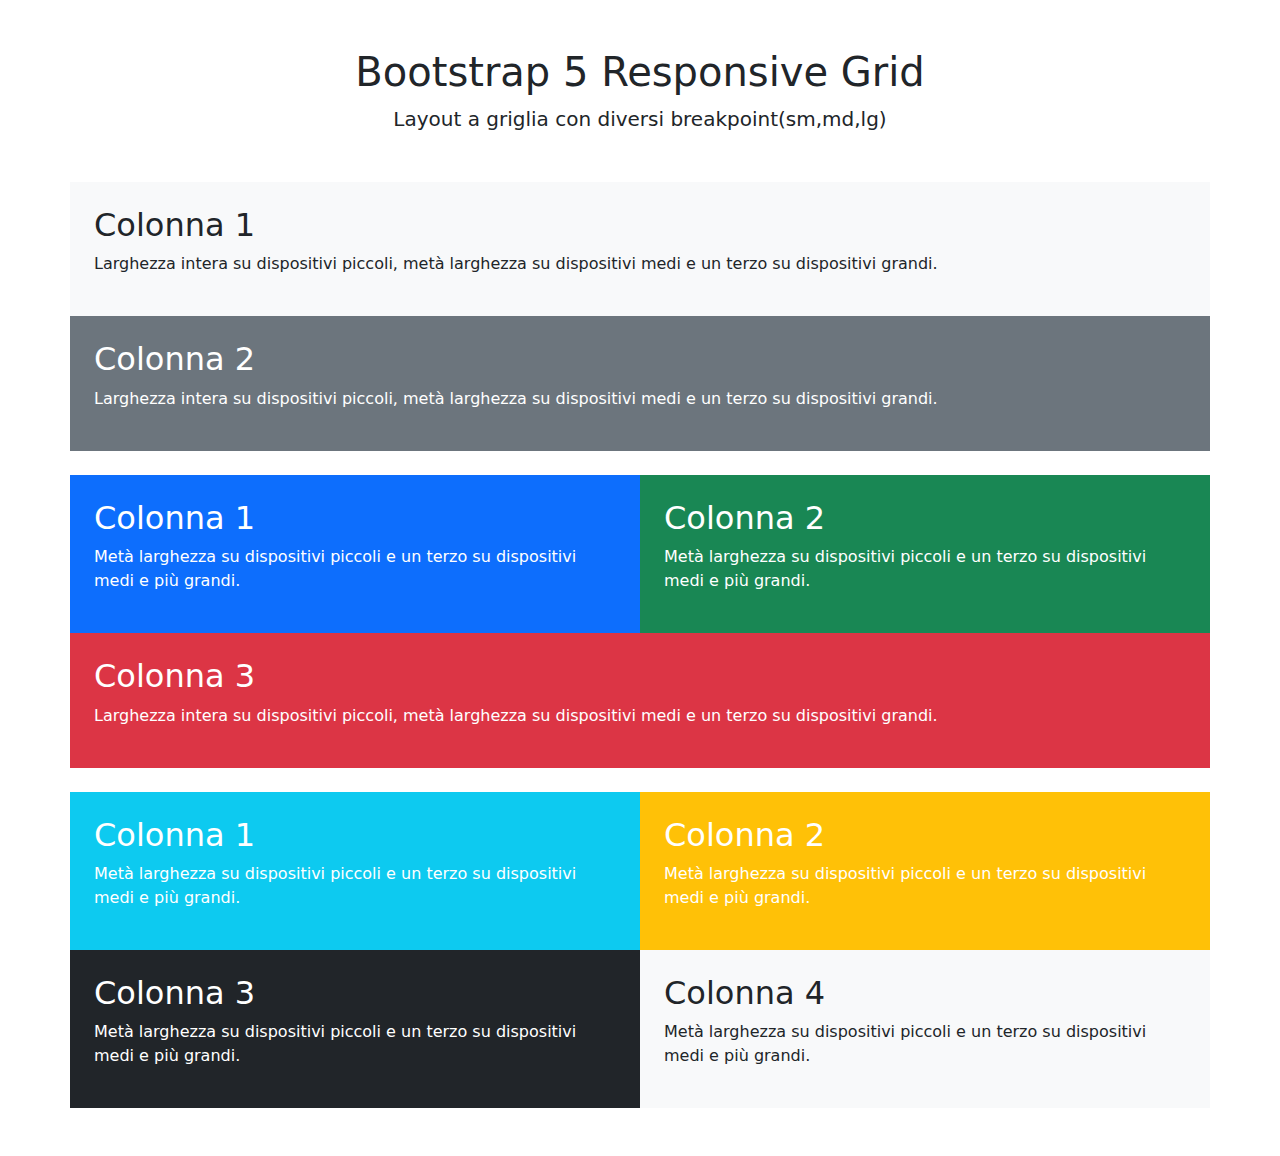
==== index.html @ baaa64da "boostrap mobile layout, complete" ====
<!DOCTYPE html>
<html lang="en">

<head>
    <meta charset="UTF-8">
    <meta name="viewport" content="width=device-width, initial-scale=1.0">
    <link rel="stylesheet" href="./css/style.css">
    <title>Bootstrap Layout</title>
    <link href="https://cdn.jsdelivr.net/npm/bootstrap@5.3.3/dist/css/bootstrap.min.css" rel="stylesheet"
        integrity="sha384-QWTKZyjpPEjISv5WaRU9OFeRpok6YctnYmDr5pNlyT2bRjXh0JMhjY6hW+ALEwIH" crossorigin="anonymous">
</head>

<body>
    <header class="text-center pt-5">
        <h1>Bootstrap 5 Responsive Grid</h1>
        <span class="fs-5 fw-light">Layout a griglia con diversi breakpoint(sm,md,lg)</span>
    </header>

    <main>
        <div class="container py-5">
            <div class="row mb-4">
                <div class="col-12 bg-light p-4">
                    <h2>Colonna 1</h2>
                    <p>
                        Larghezza intera su dispositivi piccoli, metà larghezza su dispositivi medi e un terzo su
                        dispositivi grandi.
                    </p>
                </div>

                <div class="col-12 bg-secondary p-4 text-white">
                    <h2>Colonna 2</h2>
                    <p>
                        Larghezza intera su dispositivi piccoli, metà larghezza su dispositivi medi e un terzo su
                        dispositivi grandi.
                    </p>
                </div>
            </div>

            <div class="row mb-4">
                <div class="col-6 bg-primary p-4 text-white">
                    <h2>Colonna 1</h2>
                    <p>
                        Metà larghezza su dispositivi piccoli e un terzo su dispositivi medi e più grandi.
                    </p>
                </div>

                <div class="col-6 bg-success p-4 text-white">
                    <h2>Colonna 2</h2>
                    <p>
                        Metà larghezza su dispositivi piccoli e un terzo su dispositivi medi e più grandi.
                    </p>
                </div>

                <div class="col-12 bg-danger p-4 text-white">
                    <h2>Colonna 3</h2>
                    <p>
                        Larghezza intera su dispositivi piccoli, metà larghezza su dispositivi medi e un terzo su
                        dispositivi grandi.
                    </p>
                </div>
            </div>

            <div class="row">
                <div class="col-6 bg-info p-4 text-white">
                    <h2 class="text-white">Colonna 1</h2>
                    <p class="text-white">
                        Metà larghezza su dispositivi piccoli e un terzo su dispositivi medi e più grandi.
                    </p>
                </div>

                <div class="col-6 bg-warning p-4 text-white">
                    <h2>Colonna 2</h2>
                    <p>
                        Metà larghezza su dispositivi piccoli e un terzo su dispositivi medi e più grandi.
                    </p>
                </div>

                <div class="col-6 bg-dark p-4 text-white">
                    <h2>Colonna 3</h2>
                    <p>
                        Metà larghezza su dispositivi piccoli e un terzo su dispositivi medi e più grandi.
                    </p>
                </div>

                <div class="col-6 bg-light p-4">
                    <h2>Colonna 4</h2>
                    <p>
                        Metà larghezza su dispositivi piccoli e un terzo su dispositivi medi e più grandi.
                    </p>
                </div>
            </div>
        </div>
    </main>

</body>

</html>
---- css/style.css ----
/* [class^="col"] {
    border: 1px solid dodgerblue;
    background-color: lightblue;
} */
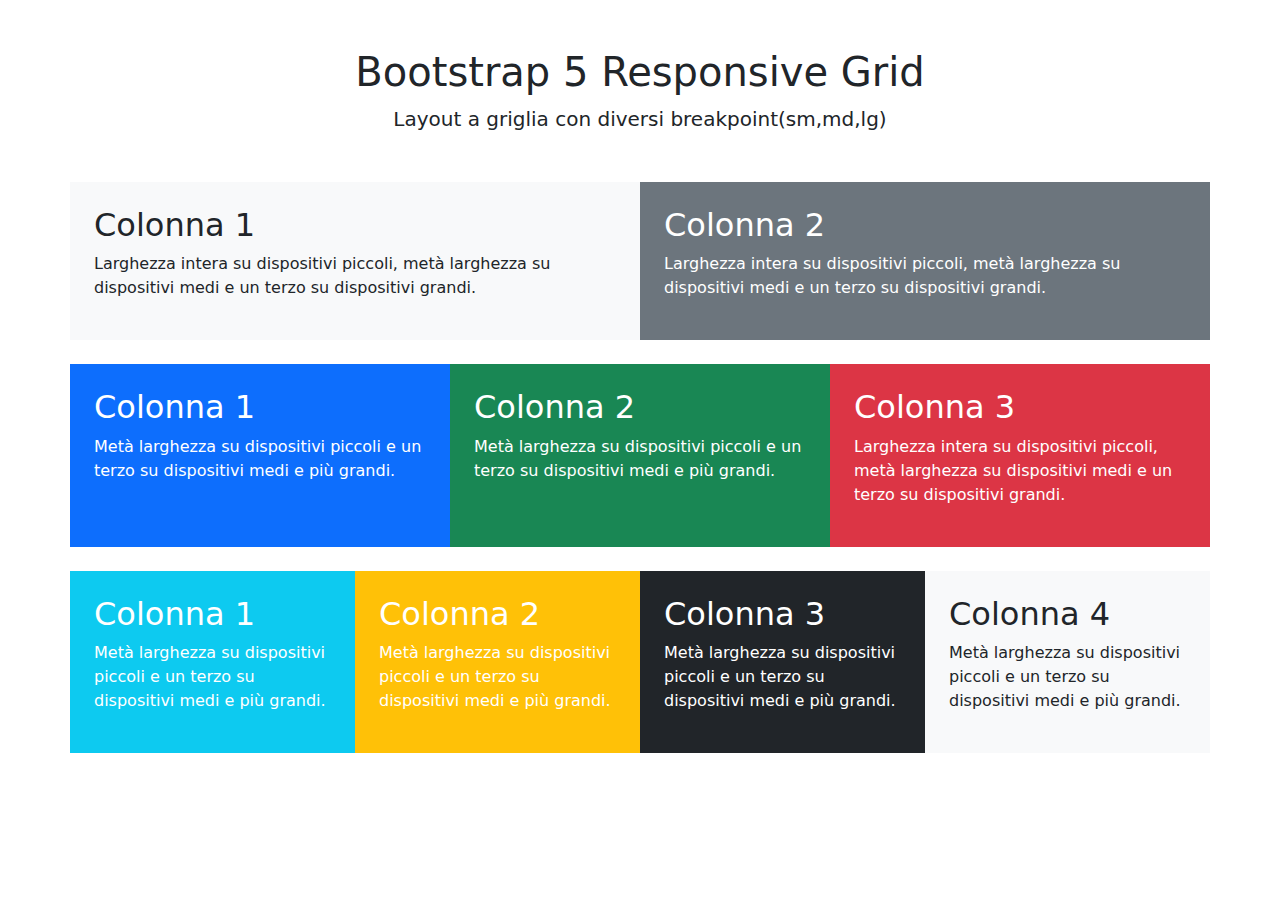
==== commit 10d58f94: "bootstrap tablet layout, complete" ====
--- a/index.html
+++ b/index.html
@@ -19,7 +19,7 @@
     <main>
         <div class="container py-5">
             <div class="row mb-4">
-                <div class="col-12 bg-light p-4">
+                <div class="col-12 col-md-6 bg-light p-4">
                     <h2>Colonna 1</h2>
                     <p>
                         Larghezza intera su dispositivi piccoli, metà larghezza su dispositivi medi e un terzo su
@@ -27,7 +27,7 @@
                     </p>
                 </div>
 
-                <div class="col-12 bg-secondary p-4 text-white">
+                <div class="col-12 col-md-6 bg-secondary p-4 text-white">
                     <h2>Colonna 2</h2>
                     <p>
                         Larghezza intera su dispositivi piccoli, metà larghezza su dispositivi medi e un terzo su
@@ -37,21 +37,21 @@
             </div>
 
             <div class="row mb-4">
-                <div class="col-6 bg-primary p-4 text-white">
+                <div class="col-6 col-md-4 bg-primary p-4 text-white">
                     <h2>Colonna 1</h2>
                     <p>
                         Metà larghezza su dispositivi piccoli e un terzo su dispositivi medi e più grandi.
                     </p>
                 </div>
 
-                <div class="col-6 bg-success p-4 text-white">
+                <div class="col-6 col-md-4 bg-success p-4 text-white">
                     <h2>Colonna 2</h2>
                     <p>
                         Metà larghezza su dispositivi piccoli e un terzo su dispositivi medi e più grandi.
                     </p>
                 </div>
 
-                <div class="col-12 bg-danger p-4 text-white">
+                <div class="col-12 col-md-4 bg-danger p-4 text-white">
                     <h2>Colonna 3</h2>
                     <p>
                         Larghezza intera su dispositivi piccoli, metà larghezza su dispositivi medi e un terzo su
@@ -61,28 +61,28 @@
             </div>
 
             <div class="row">
-                <div class="col-6 bg-info p-4 text-white">
+                <div class="col-6 col-md-3 bg-info p-4 text-white">
                     <h2 class="text-white">Colonna 1</h2>
                     <p class="text-white">
                         Metà larghezza su dispositivi piccoli e un terzo su dispositivi medi e più grandi.
                     </p>
                 </div>
 
-                <div class="col-6 bg-warning p-4 text-white">
+                <div class="col-6 col-md-3 bg-warning p-4 text-white">
                     <h2>Colonna 2</h2>
                     <p>
                         Metà larghezza su dispositivi piccoli e un terzo su dispositivi medi e più grandi.
                     </p>
                 </div>
 
-                <div class="col-6 bg-dark p-4 text-white">
+                <div class="col-6 col-md-3 bg-dark p-4 text-white">
                     <h2>Colonna 3</h2>
                     <p>
                         Metà larghezza su dispositivi piccoli e un terzo su dispositivi medi e più grandi.
                     </p>
                 </div>
 
-                <div class="col-6 bg-light p-4">
+                <div class="col-6 col-md-3 bg-light p-4">
                     <h2>Colonna 4</h2>
                     <p>
                         Metà larghezza su dispositivi piccoli e un terzo su dispositivi medi e più grandi.
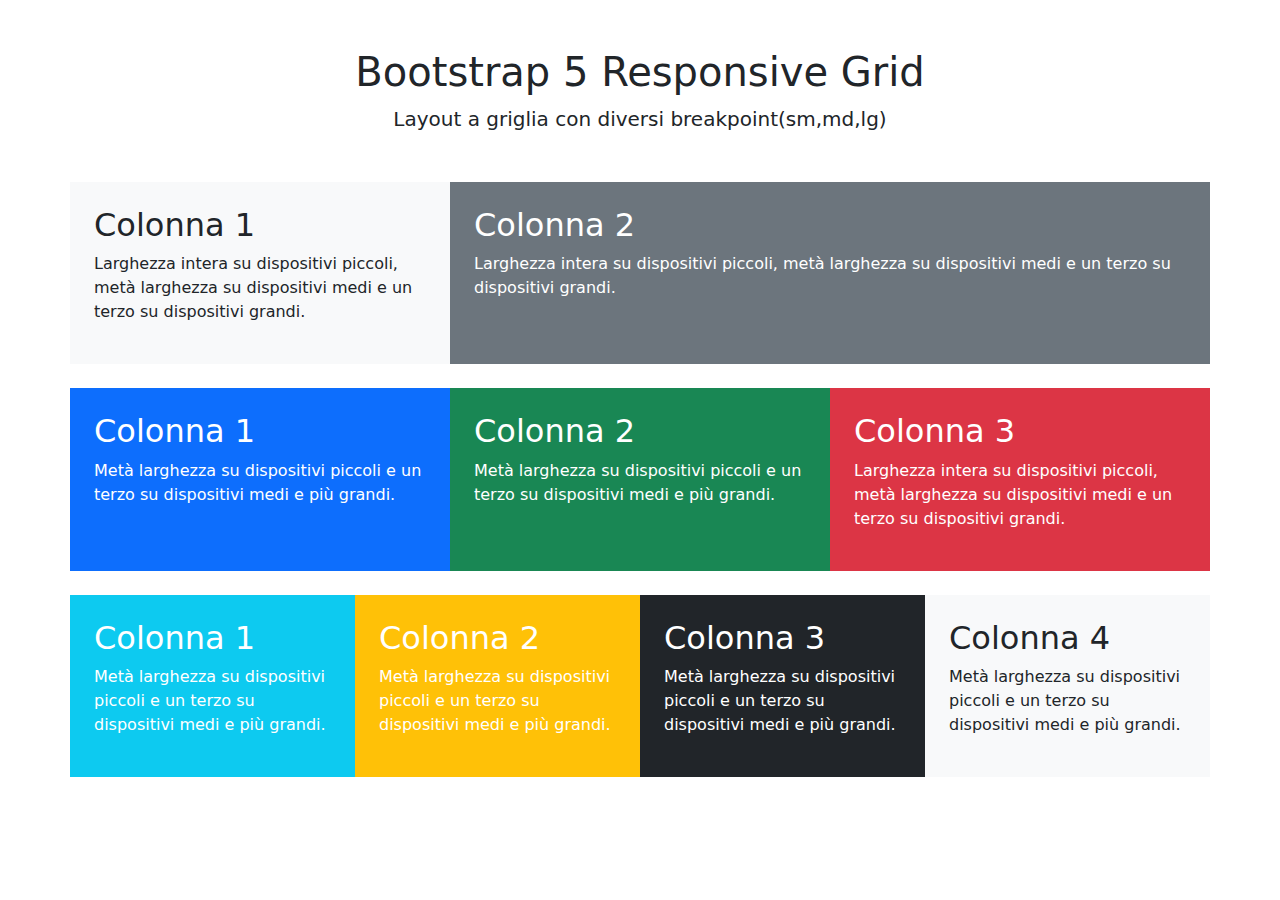
==== commit d9abdd67: "bootstrap desktop layout, complete" ====
--- a/index.html
+++ b/index.html
@@ -19,7 +19,7 @@
     <main>
         <div class="container py-5">
             <div class="row mb-4">
-                <div class="col-12 col-md-6 bg-light p-4">
+                <div class="col-12 col-md-6 col-lg-4 bg-light p-4">
                     <h2>Colonna 1</h2>
                     <p>
                         Larghezza intera su dispositivi piccoli, metà larghezza su dispositivi medi e un terzo su
@@ -27,7 +27,7 @@
                     </p>
                 </div>
 
-                <div class="col-12 col-md-6 bg-secondary p-4 text-white">
+                <div class="col-12 col-md-6 col-lg-8 bg-secondary p-4 text-white">
                     <h2>Colonna 2</h2>
                     <p>
                         Larghezza intera su dispositivi piccoli, metà larghezza su dispositivi medi e un terzo su
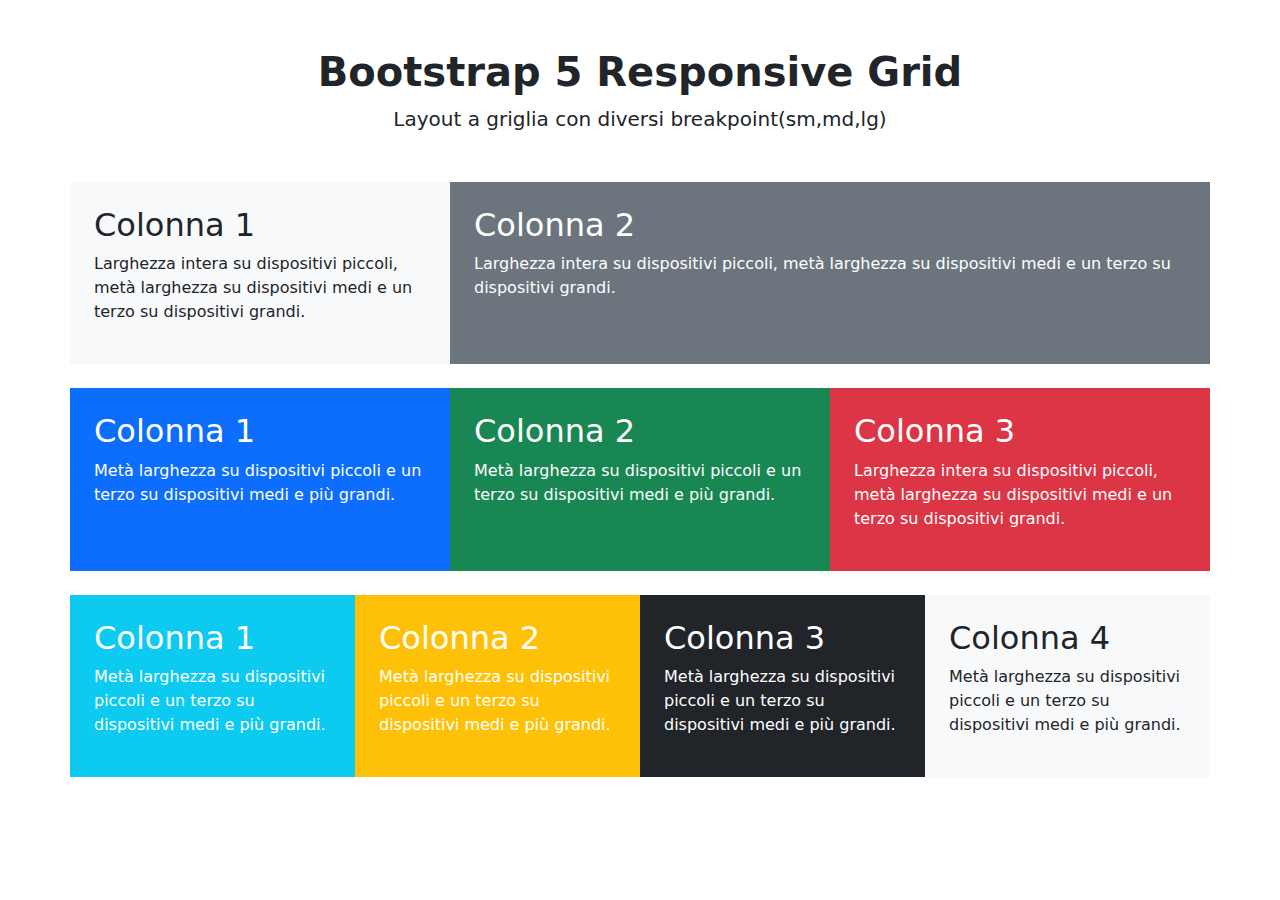
==== commit 64c99f6e: "bootstrap header h1, fix" ====
--- a/index.html
+++ b/index.html
@@ -12,7 +12,7 @@
 
 <body>
     <header class="text-center pt-5">
-        <h1>Bootstrap 5 Responsive Grid</h1>
+        <h1 class="fw-semibold">Bootstrap 5 Responsive Grid</h1>
         <span class="fs-5 fw-light">Layout a griglia con diversi breakpoint(sm,md,lg)</span>
     </header>
 
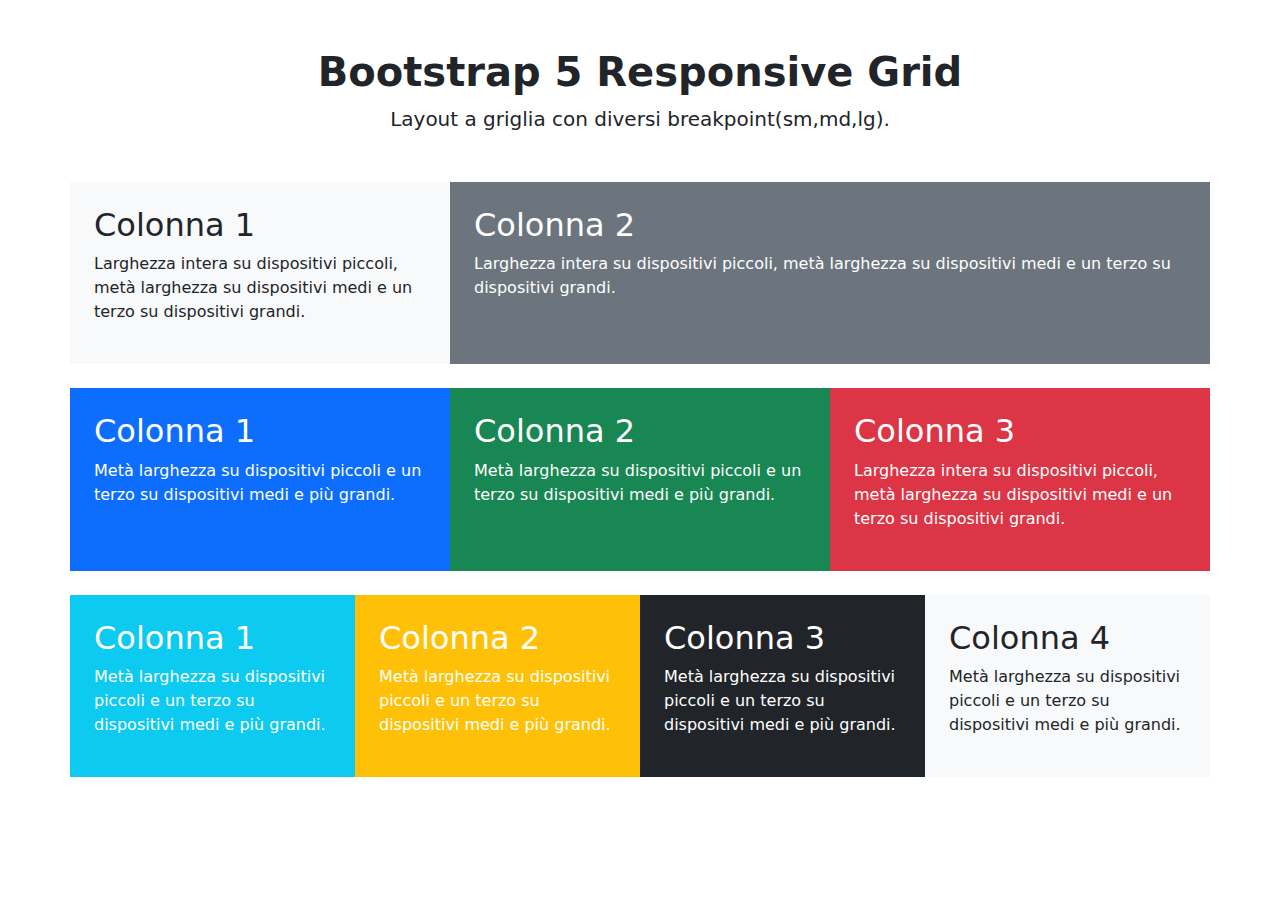
==== commit ac14b90e: "bootstrap header span, fix" ====
--- a/index.html
+++ b/index.html
@@ -13,7 +13,7 @@
 <body>
     <header class="text-center pt-5">
         <h1 class="fw-semibold">Bootstrap 5 Responsive Grid</h1>
-        <span class="fs-5 fw-light">Layout a griglia con diversi breakpoint(sm,md,lg)</span>
+        <span class="fs-5 fw-light">Layout a griglia con diversi breakpoint(sm,md,lg).</span>
     </header>
 
     <main>
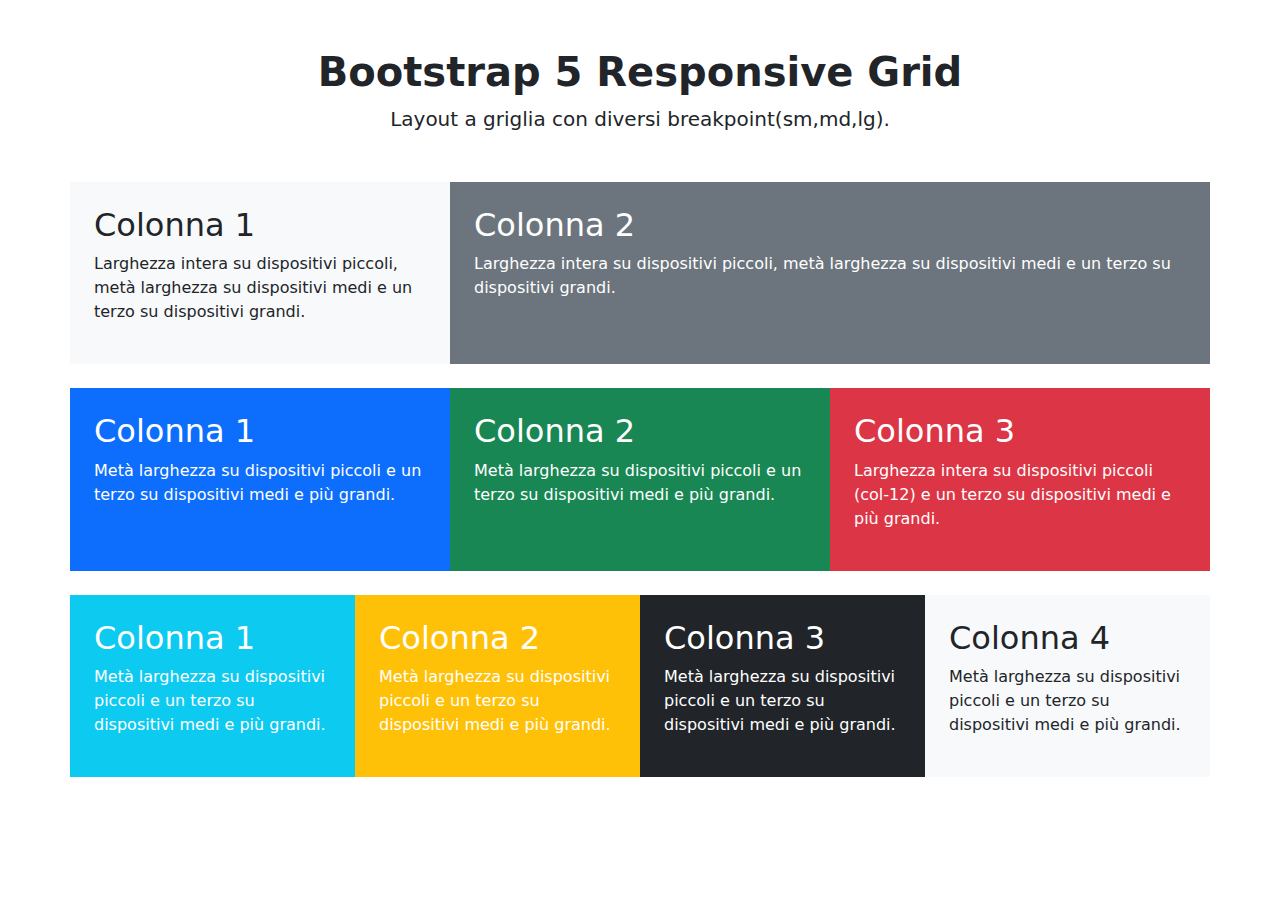
==== commit 736e6be7: "bootstrap col 3 , fix" ====
--- a/index.html
+++ b/index.html
@@ -54,8 +54,7 @@
                 <div class="col-12 col-md-4 bg-danger p-4 text-white">
                     <h2>Colonna 3</h2>
                     <p>
-                        Larghezza intera su dispositivi piccoli, metà larghezza su dispositivi medi e un terzo su
-                        dispositivi grandi.
+                        Larghezza intera su dispositivi piccoli (col-12) e un terzo su dispositivi medi e più grandi.
                     </p>
                 </div>
             </div>
